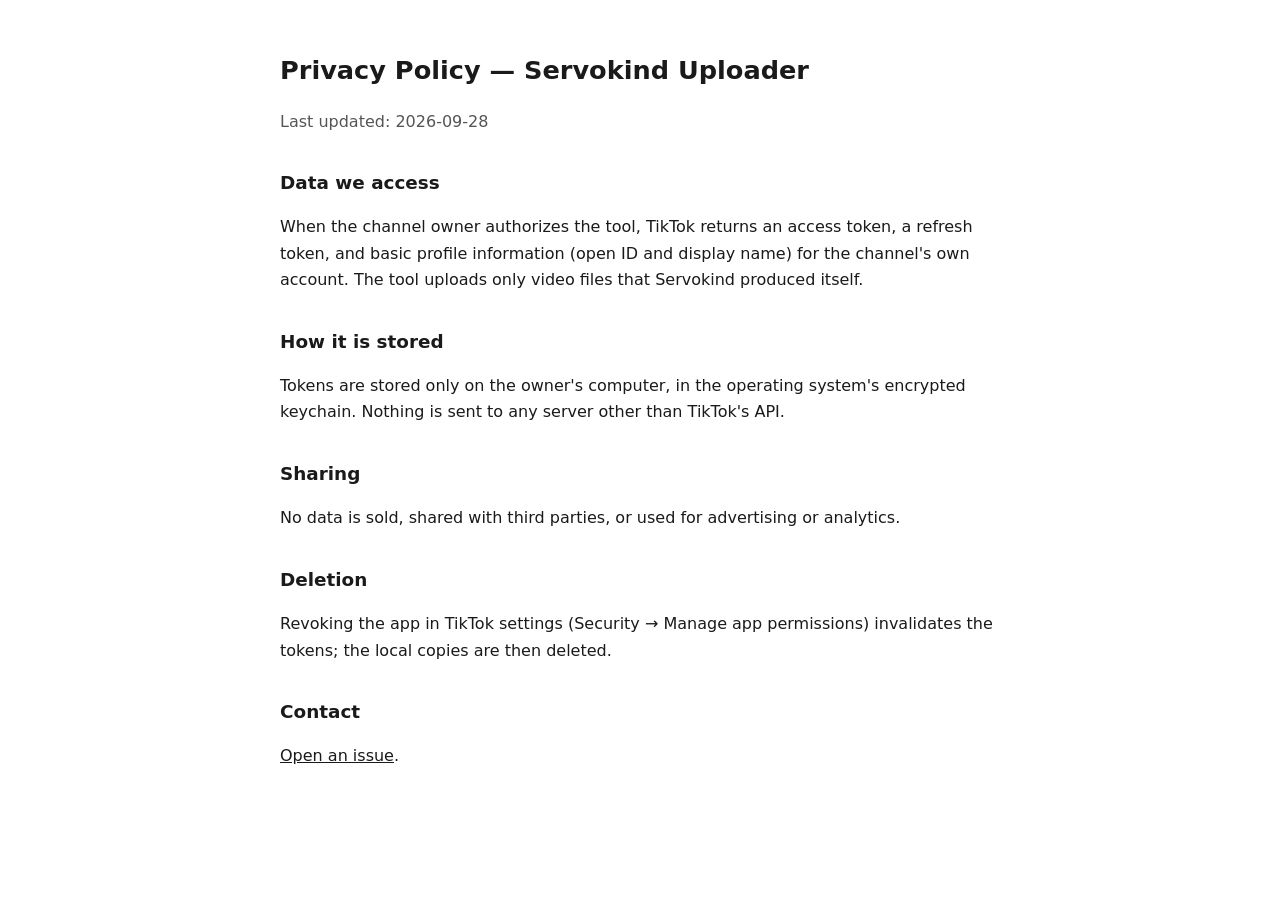
==== privacy.html @ 463a3945 "틱톡 개발자 앱 약관·개인정보처리방침 페이지 Co-Authored-By: Claude Opus 5.5 (1M context) <noreply@anthropic.com>" ====
<!doctype html><html lang="en"><head><meta charset="utf-8"><meta name="viewport" content="width=device-width,initial-scale=1">
<title>Privacy Policy</title><link rel="stylesheet" href="style.css"></head><body>
<h1>Privacy Policy — Servokind Uploader</h1>
<p class="muted">Last updated: 2026-09-28</p>
<h2>Data we access</h2>
<p>When the channel owner authorizes the tool, TikTok returns an access token, a refresh token, and basic profile information (open ID and display name) for the channel's own account. The tool uploads only video files that Servokind produced itself.</p>
<h2>How it is stored</h2>
<p>Tokens are stored only on the owner's computer, in the operating system's encrypted keychain. Nothing is sent to any server other than TikTok's API.</p>
<h2>Sharing</h2>
<p>No data is sold, shared with third parties, or used for advertising or analytics.</p>
<h2>Deletion</h2>
<p>Revoking the app in TikTok settings (Security → Manage app permissions) invalidates the tokens; the local copies are then deleted.</p>
<h2>Contact</h2>
<p><a href="https://github.com/jalnanco/servokind-legal/issues">Open an issue</a>.</p>
</body></html>
---- style.css ----
:root{--bg:#fff;--fg:#1a1a1a;--muted:#555}
@media (prefers-color-scheme:dark){:root{--bg:#111;--fg:#eee;--muted:#aaa}}
body{background:var(--bg);color:var(--fg);font:16px/1.65 -apple-system,system-ui,sans-serif;max-width:720px;margin:0 auto;padding:32px 16px}
h1{font-size:1.6em}h2{font-size:1.15em;margin-top:1.8em}small,.muted{color:var(--muted)}a{color:inherit}
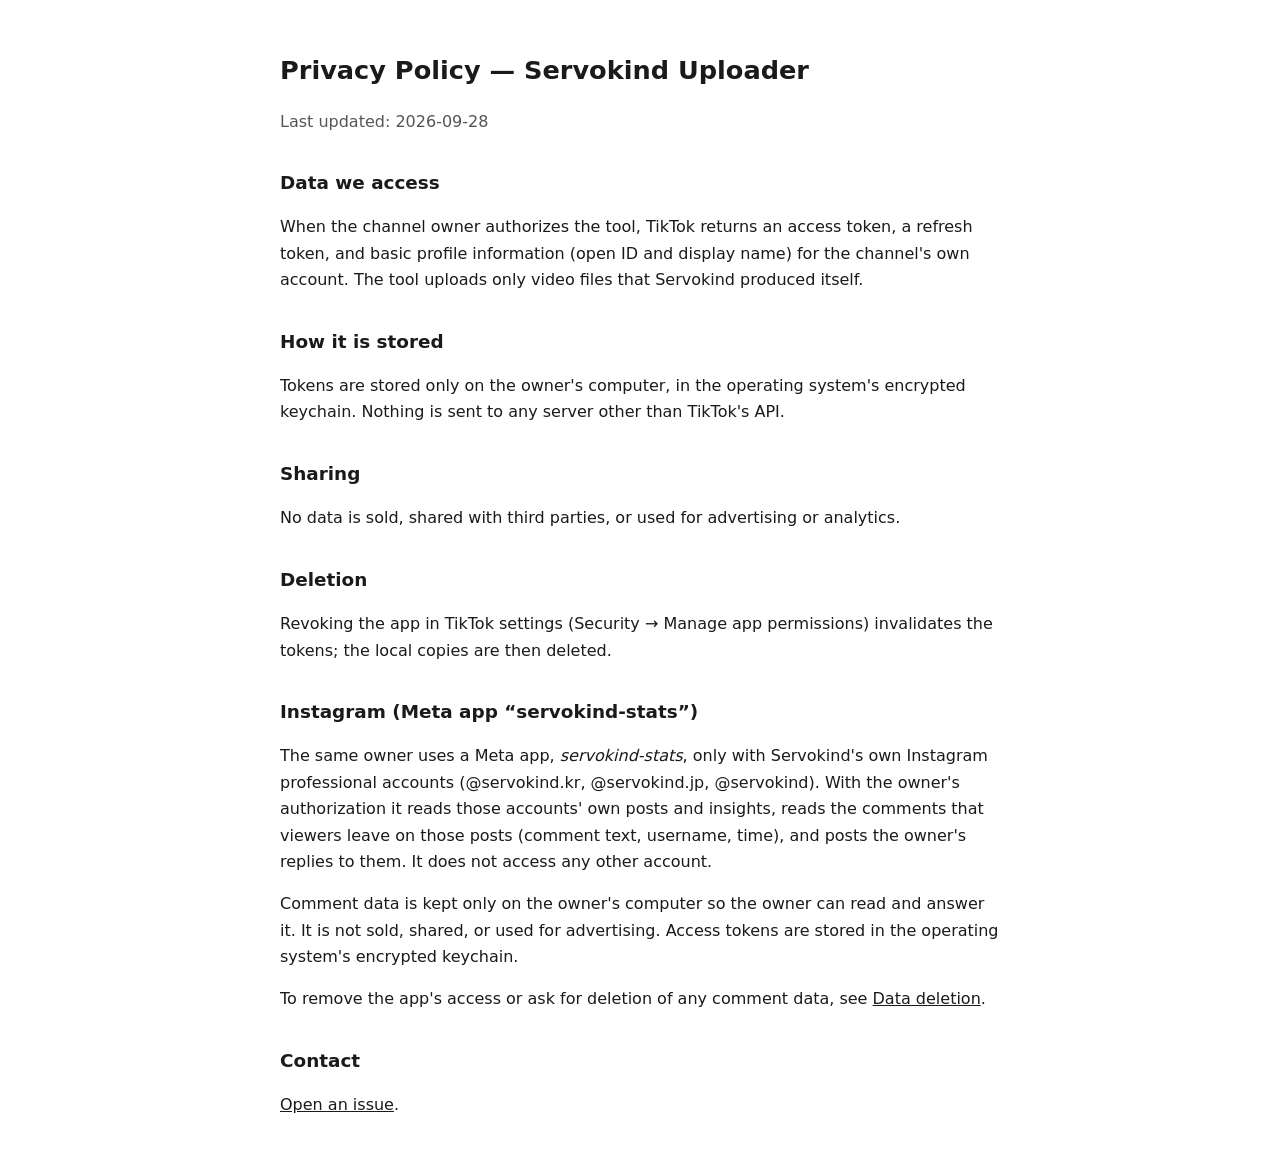
==== commit 2197de11: "인스타(Meta 앱 servokind-stats) 절과 데이터 삭제 안내 추가 Co-Authored-By: Claude Opus 5.5 (1M context) <noreply@an" ====
--- a/privacy.html
+++ b/privacy.html
@@ -10,6 +10,10 @@
 <p>No data is sold, shared with third parties, or used for advertising or analytics.</p>
 <h2>Deletion</h2>
 <p>Revoking the app in TikTok settings (Security → Manage app permissions) invalidates the tokens; the local copies are then deleted.</p>
+<h2>Instagram (Meta app “servokind-stats”)</h2>
+<p>The same owner uses a Meta app, <em>servokind-stats</em>, only with Servokind's own Instagram professional accounts (@servokind.kr, @servokind.jp, @servokind). With the owner's authorization it reads those accounts' own posts and insights, reads the comments that viewers leave on those posts (comment text, username, time), and posts the owner's replies to them. It does not access any other account.</p>
+<p>Comment data is kept only on the owner's computer so the owner can read and answer it. It is not sold, shared, or used for advertising. Access tokens are stored in the operating system's encrypted keychain.</p>
+<p>To remove the app's access or ask for deletion of any comment data, see <a href="data-deletion.html">Data deletion</a>.</p>
 <h2>Contact</h2>
 <p><a href="https://github.com/jalnanco/servokind-legal/issues">Open an issue</a>.</p>
 </body></html>
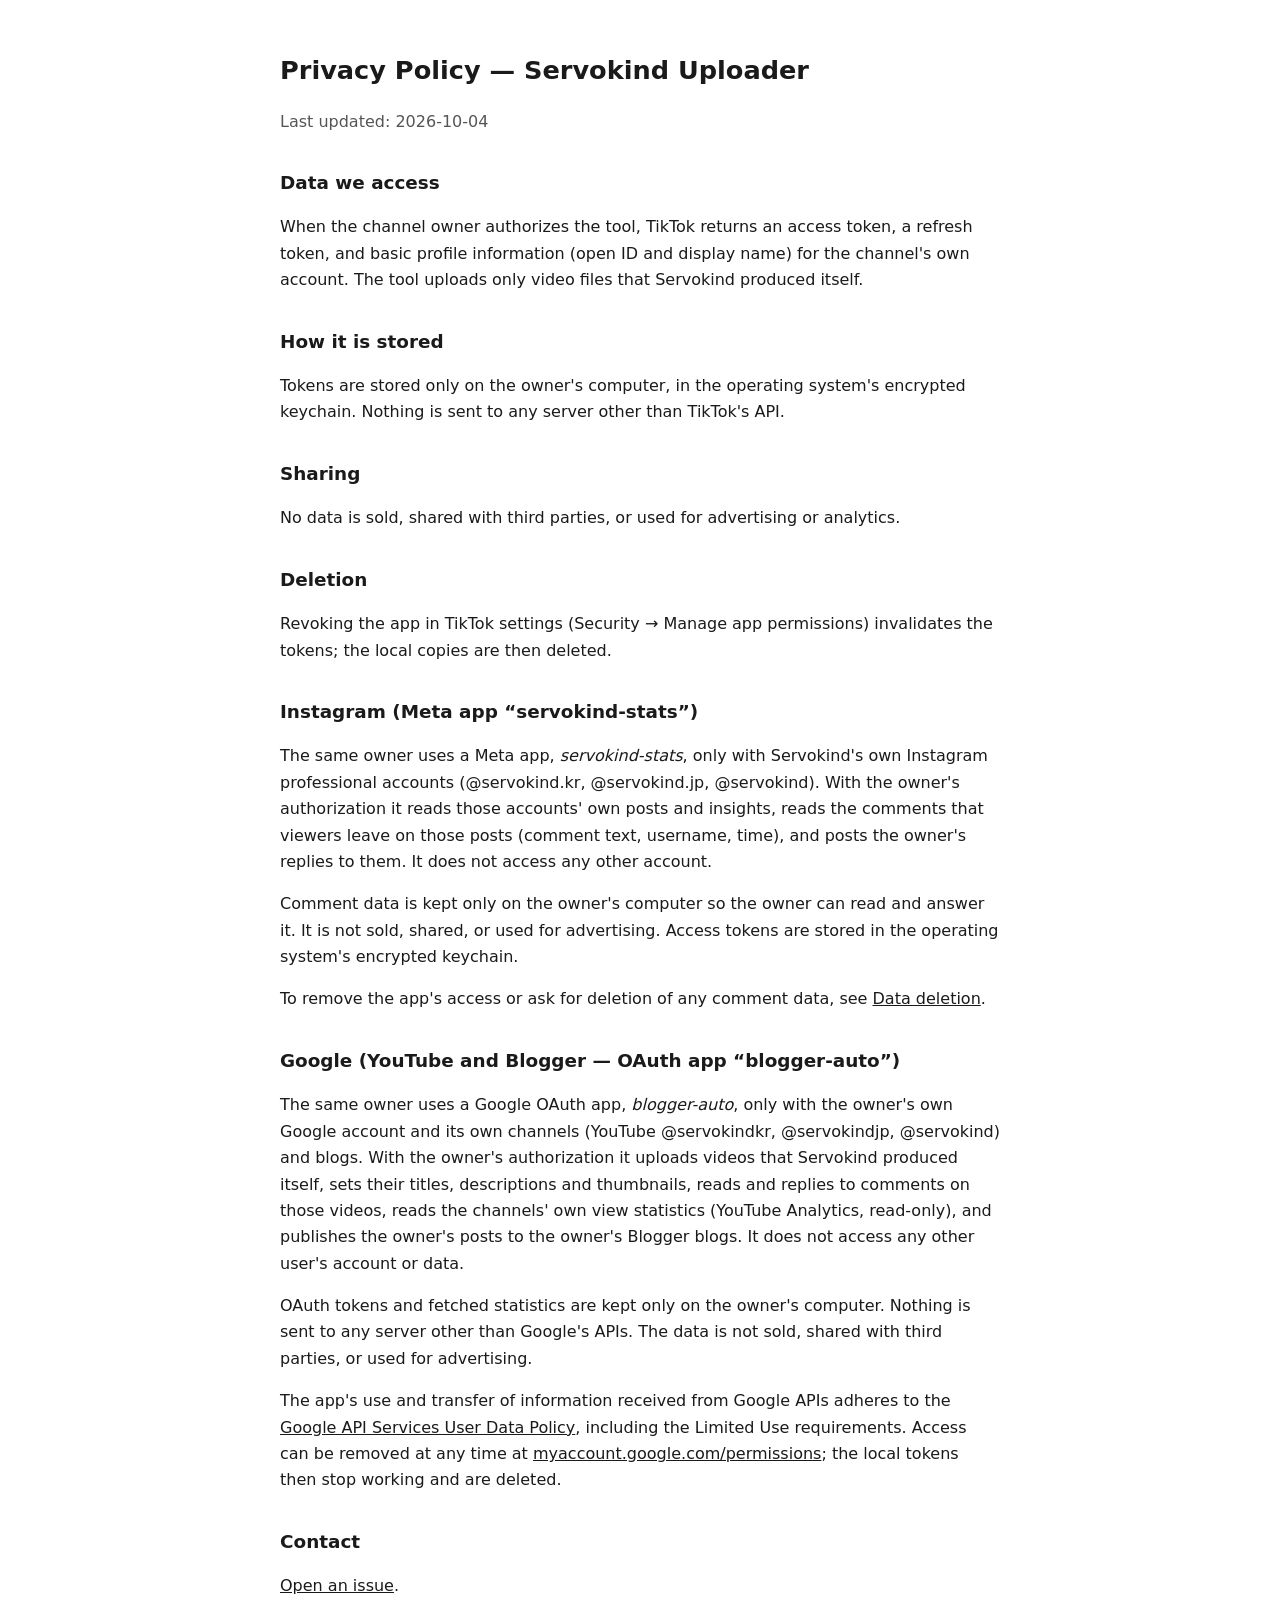
==== commit ea97a754: "구글(YouTube·Blogger, OAuth 앱 blogger-auto) 절 추가 Co-Authored-By: Claude Opus 5.5 (1M context) <noreply" ====
--- a/privacy.html
+++ b/privacy.html
@@ -1,7 +1,7 @@
 <!doctype html><html lang="en"><head><meta charset="utf-8"><meta name="viewport" content="width=device-width,initial-scale=1">
 <title>Privacy Policy</title><link rel="stylesheet" href="style.css"></head><body>
 <h1>Privacy Policy — Servokind Uploader</h1>
-<p class="muted">Last updated: 2026-09-28</p>
+<p class="muted">Last updated: 2026-10-04</p>
 <h2>Data we access</h2>
 <p>When the channel owner authorizes the tool, TikTok returns an access token, a refresh token, and basic profile information (open ID and display name) for the channel's own account. The tool uploads only video files that Servokind produced itself.</p>
 <h2>How it is stored</h2>
@@ -14,6 +14,10 @@
 <p>The same owner uses a Meta app, <em>servokind-stats</em>, only with Servokind's own Instagram professional accounts (@servokind.kr, @servokind.jp, @servokind). With the owner's authorization it reads those accounts' own posts and insights, reads the comments that viewers leave on those posts (comment text, username, time), and posts the owner's replies to them. It does not access any other account.</p>
 <p>Comment data is kept only on the owner's computer so the owner can read and answer it. It is not sold, shared, or used for advertising. Access tokens are stored in the operating system's encrypted keychain.</p>
 <p>To remove the app's access or ask for deletion of any comment data, see <a href="data-deletion.html">Data deletion</a>.</p>
+<h2>Google (YouTube and Blogger — OAuth app “blogger-auto”)</h2>
+<p>The same owner uses a Google OAuth app, <em>blogger-auto</em>, only with the owner's own Google account and its own channels (YouTube @servokindkr, @servokindjp, @servokind) and blogs. With the owner's authorization it uploads videos that Servokind produced itself, sets their titles, descriptions and thumbnails, reads and replies to comments on those videos, reads the channels' own view statistics (YouTube Analytics, read-only), and publishes the owner's posts to the owner's Blogger blogs. It does not access any other user's account or data.</p>
+<p>OAuth tokens and fetched statistics are kept only on the owner's computer. Nothing is sent to any server other than Google's APIs. The data is not sold, shared with third parties, or used for advertising.</p>
+<p>The app's use and transfer of information received from Google APIs adheres to the <a href="https://developers.google.com/terms/api-services-user-data-policy">Google API Services User Data Policy</a>, including the Limited Use requirements. Access can be removed at any time at <a href="https://myaccount.google.com/permissions">myaccount.google.com/permissions</a>; the local tokens then stop working and are deleted.</p>
 <h2>Contact</h2>
 <p><a href="https://github.com/jalnanco/servokind-legal/issues">Open an issue</a>.</p>
 </body></html>
